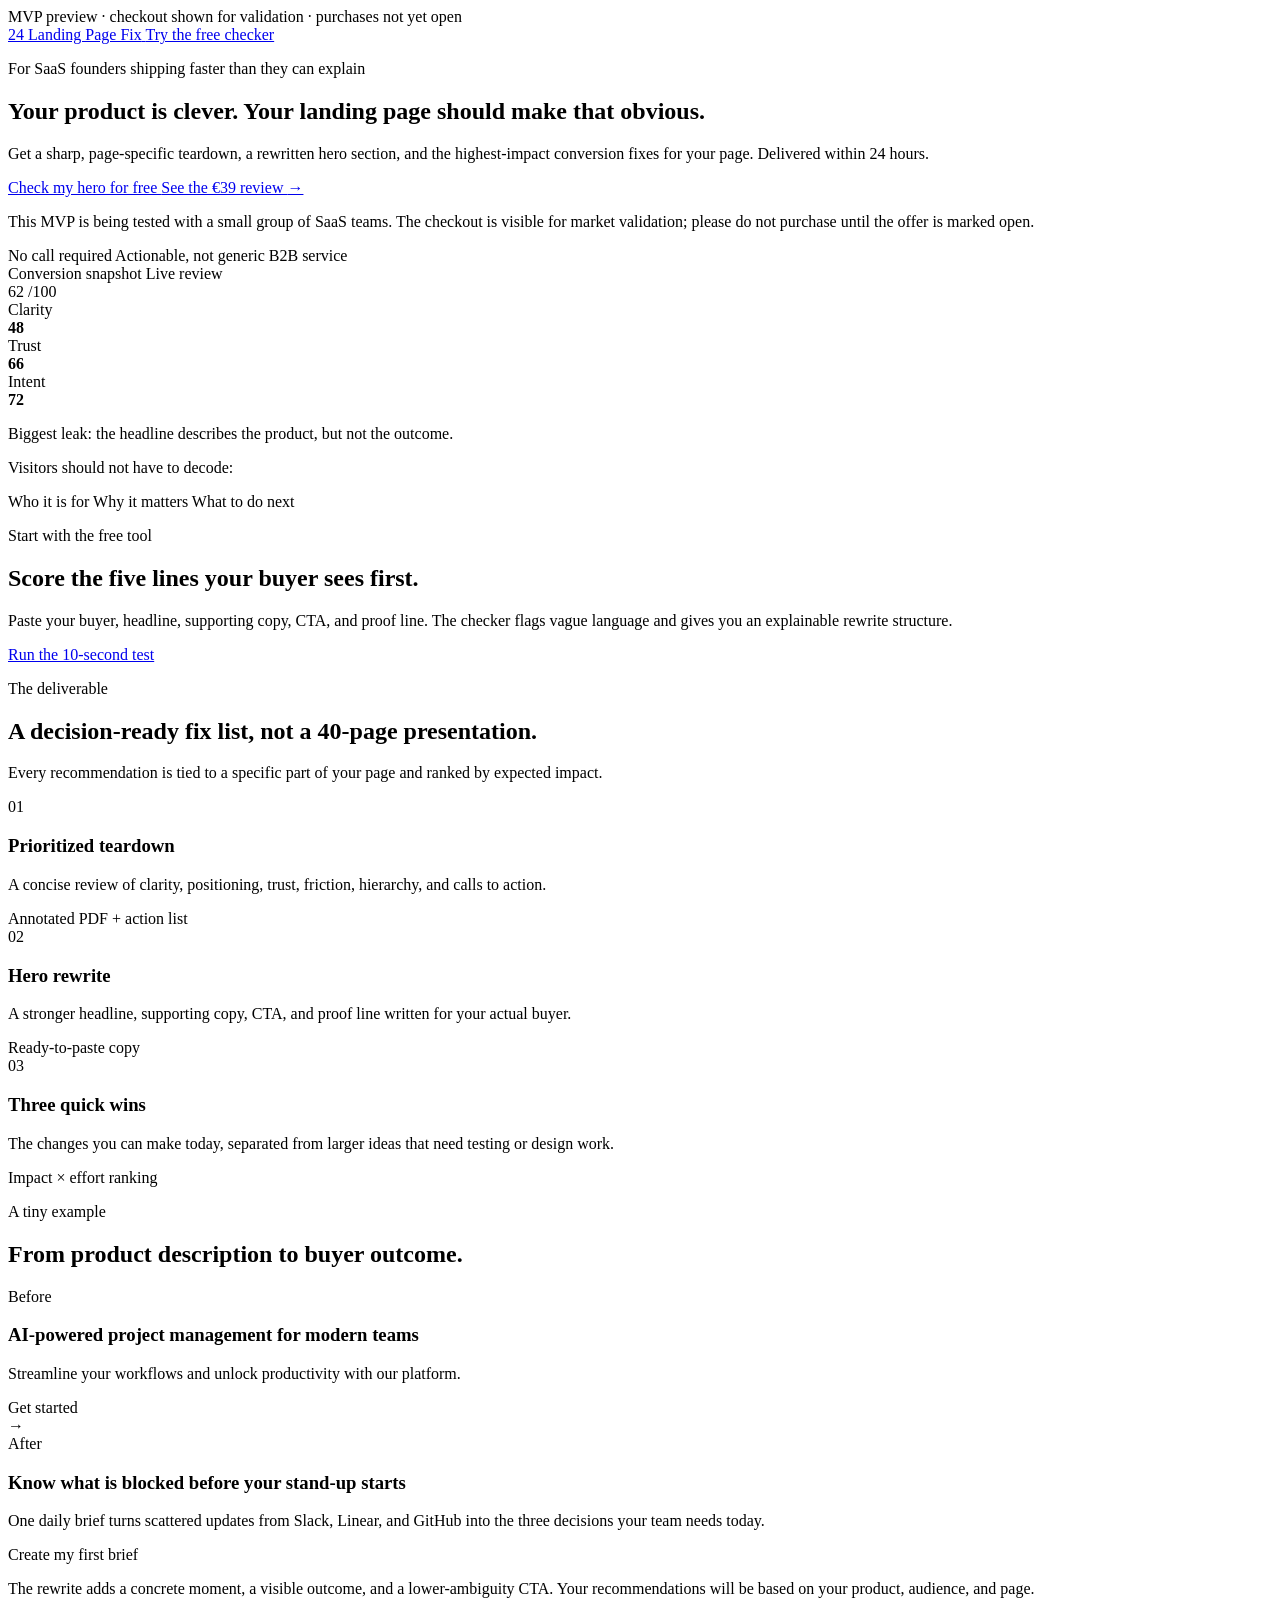
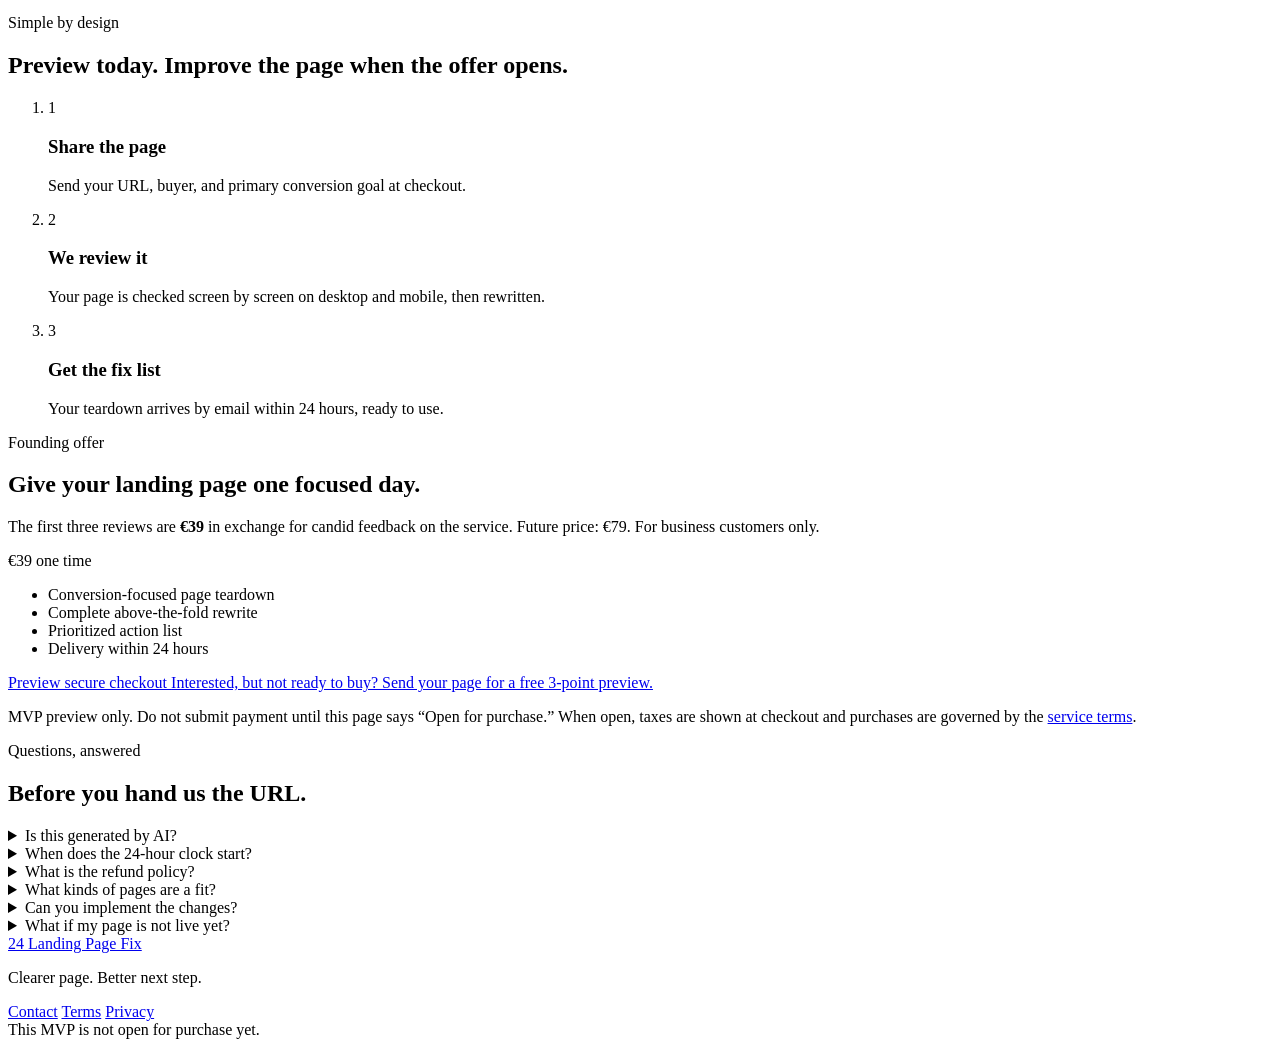
==== index.html @ 675f43fd "Add index.html" ====
<!doctype html>
<html lang="en">
  <head>
    <meta charset="UTF-8" />
    <meta name="viewport" content="width=device-width, initial-scale=1.0" />
    <meta
      name="description"
      content="A focused landing page teardown with clearer positioning, rewritten above-the-fold copy, and prioritized conversion fixes delivered in 24 hours."
    />
    <meta property="og:type" content="website" />
    <meta property="og:title" content="24-Hour Landing Page Fix" />
    <meta
      property="og:description"
      content="A page-specific teardown, rewritten hero, and prioritized conversion fixes for SaaS landing pages."
    />
    <meta name="twitter:card" content="summary" />
    <title>24-Hour Landing Page Fix</title>
    <link rel="icon" href="favicon.svg" type="image/svg+xml" />
    <link rel="stylesheet" href="styles.css" />
  </head>
  <body>
    <div class="preview-banner" data-launch-state>
      MVP preview · checkout shown for validation · purchases not yet open
    </div>
    <header class="site-header">
      <a class="brand" href="#top" aria-label="Landing Page Fix home">
        <span class="brand-mark">24</span>
        <span>Landing Page Fix</span>
      </a>
      <a class="header-link" href="hero-checker.html">Try the free checker</a>
    </header>

    <main id="top">
      <section class="hero">
        <div class="hero-copy">
          <p class="eyebrow">For SaaS founders shipping faster than they can explain</p>
          <h1>Your product is clever. Your landing page should make that obvious.</h1>
          <p class="hero-lede">
            Get a sharp, page-specific teardown, a rewritten hero section, and the
            highest-impact conversion fixes for your page. Delivered within 24 hours.
          </p>
          <div class="hero-actions">
            <a class="button button-primary" href="hero-checker.html">
              Check my hero for free
            </a>
            <a class="text-link" href="#checkout">See the €39 review <span>→</span></a>
          </div>
          <p class="preview-note">
            This MVP is being tested with a small group of SaaS teams. The checkout is
            visible for market validation; please do not purchase until the offer is
            marked open.
          </p>
          <div class="micro-proof">
            <span>No call required</span>
            <span>Actionable, not generic</span>
            <span>B2B service</span>
          </div>
        </div>

        <aside class="score-card" aria-label="Example landing page scorecard">
          <div class="score-card-top">
            <span>Conversion snapshot</span>
            <span class="status-dot">Live review</span>
          </div>
          <div class="score-main">
            <span class="score-number">62</span>
            <span class="score-total">/100</span>
          </div>
          <div class="score-bars">
            <div class="score-row">
              <span>Clarity</span>
              <div class="bar"><i style="width: 48%"></i></div>
              <b>48</b>
            </div>
            <div class="score-row">
              <span>Trust</span>
              <div class="bar"><i style="width: 66%"></i></div>
              <b>66</b>
            </div>
            <div class="score-row">
              <span>Intent</span>
              <div class="bar"><i style="width: 72%"></i></div>
              <b>72</b>
            </div>
          </div>
          <p class="score-note">
            Biggest leak: the headline describes the product, but not the outcome.
          </p>
        </aside>
      </section>

      <section class="problem-strip" aria-label="Common landing page problems">
        <p>Visitors should not have to decode:</p>
        <div class="problem-list">
          <span>Who it is for</span>
          <span>Why it matters</span>
          <span>What to do next</span>
        </div>
      </section>

      <section class="section tool-promo">
        <div class="section-heading compact">
          <p class="eyebrow">Start with the free tool</p>
          <h2>Score the five lines your buyer sees first.</h2>
          <p>
            Paste your buyer, headline, supporting copy, CTA, and proof line. The checker
            flags vague language and gives you an explainable rewrite structure.
          </p>
        </div>
        <a class="button button-primary" href="hero-checker.html">Run the 10-second test</a>
      </section>

      <section class="section" id="offer">
        <div class="section-heading">
          <p class="eyebrow">The deliverable</p>
          <h2>A decision-ready fix list, not a 40-page presentation.</h2>
          <p>
            Every recommendation is tied to a specific part of your page and ranked by
            expected impact.
          </p>
        </div>

        <div class="deliverable-grid">
          <article class="deliverable-card featured-card">
            <span class="card-number">01</span>
            <h3>Prioritized teardown</h3>
            <p>
              A concise review of clarity, positioning, trust, friction, hierarchy, and
              calls to action.
            </p>
            <span class="card-output">Annotated PDF + action list</span>
          </article>
          <article class="deliverable-card">
            <span class="card-number">02</span>
            <h3>Hero rewrite</h3>
            <p>
              A stronger headline, supporting copy, CTA, and proof line written for your
              actual buyer.
            </p>
            <span class="card-output">Ready-to-paste copy</span>
          </article>
          <article class="deliverable-card">
            <span class="card-number">03</span>
            <h3>Three quick wins</h3>
            <p>
              The changes you can make today, separated from larger ideas that need
              testing or design work.
            </p>
            <span class="card-output">Impact × effort ranking</span>
          </article>
        </div>
      </section>

      <section class="section sample-section" id="sample">
        <div class="section-heading compact">
          <p class="eyebrow">A tiny example</p>
          <h2>From product description to buyer outcome.</h2>
        </div>

        <div class="rewrite">
          <div class="rewrite-panel before">
            <span class="rewrite-label">Before</span>
            <h3>AI-powered project management for modern teams</h3>
            <p>Streamline your workflows and unlock productivity with our platform.</p>
            <span class="fake-button">Get started</span>
          </div>
          <div class="rewrite-arrow" aria-hidden="true">→</div>
          <div class="rewrite-panel after">
            <span class="rewrite-label">After</span>
            <h3>Know what is blocked before your stand-up starts</h3>
            <p>
              One daily brief turns scattered updates from Slack, Linear, and GitHub into
              the three decisions your team needs today.
            </p>
            <span class="fake-button active">Create my first brief</span>
          </div>
        </div>
        <p class="sample-caption">
          The rewrite adds a concrete moment, a visible outcome, and a lower-ambiguity CTA.
          Your recommendations will be based on your product, audience, and page.
        </p>
      </section>

      <section class="section process-section">
        <div class="section-heading compact">
          <p class="eyebrow">Simple by design</p>
          <h2>Preview today. Improve the page when the offer opens.</h2>
        </div>
        <ol class="process-list">
          <li>
            <span>1</span>
            <div>
              <h3>Share the page</h3>
              <p>Send your URL, buyer, and primary conversion goal at checkout.</p>
            </div>
          </li>
          <li>
            <span>2</span>
            <div>
              <h3>We review it</h3>
              <p>Your page is checked screen by screen on desktop and mobile, then rewritten.</p>
            </div>
          </li>
          <li>
            <span>3</span>
            <div>
              <h3>Get the fix list</h3>
              <p>Your teardown arrives by email within 24 hours, ready to use.</p>
            </div>
          </li>
        </ol>
      </section>

      <section class="checkout-section" id="checkout">
        <div>
          <p class="eyebrow">Founding offer</p>
          <h2>Give your landing page one focused day.</h2>
          <p>
            The first three reviews are <strong>€39</strong> in exchange for candid
            feedback on the service. Future price: €79. For business customers only.
          </p>
        </div>
        <div class="checkout-card">
          <div class="price-row">
            <span class="price">€39</span>
            <span class="price-note">one time</span>
          </div>
          <ul>
            <li>Conversion-focused page teardown</li>
            <li>Complete above-the-fold rewrite</li>
            <li>Prioritized action list</li>
            <li>Delivery within 24 hours</li>
          </ul>
          <a class="button button-primary full-width" data-checkout href="#">
            Preview secure checkout
          </a>
          <a
            class="validation-link"
            href="mailto:fulifulibang@gmail.com?subject=Landing%20Page%20Fix%20MVP%20interest&body=Page%20URL%3A%0ATarget%20buyer%3A%0APrimary%20conversion%20goal%3A%0A%0AI%20would%20like%20to%20know%20when%20the%20%E2%82%AC39%20founding%20offer%20opens."
          >
            Interested, but not ready to buy? Send your page for a free 3-point preview.
          </a>
          <p class="checkout-footnote">
            MVP preview only. Do not submit payment until this page says “Open for
            purchase.” When open, taxes are shown at checkout and purchases are governed
            by the <a href="terms.html">service terms</a>.
          </p>
        </div>
      </section>

      <section class="faq-section">
        <div class="section-heading compact">
          <p class="eyebrow">Questions, answered</p>
          <h2>Before you hand us the URL.</h2>
        </div>
        <div class="faq-list">
          <details>
            <summary>Is this generated by AI?</summary>
            <p>
              AI assists with analysis and organization, but this is not an instant
              auto-generated score. Your page is checked against your actual audience and
              conversion goal, then the recommendations are edited and prioritized
              specifically for the page.
            </p>
          </details>
          <details>
            <summary>When does the 24-hour clock start?</summary>
            <p>
              It starts once payment and the required brief are received: the page URL,
              target buyer, and primary conversion goal. If the page is inaccessible or
              the brief is incomplete, delivery pauses until the missing access or
              information arrives.
            </p>
          </details>
          <details>
            <summary>What is the refund policy?</summary>
            <p>
              Before work begins, you can request a full refund. After delivery, contact
              us within 7 days if the review is not specific and actionable; we will
              revise it once or refund it. Full details are in the service terms.
            </p>
          </details>
          <details>
            <summary>What kinds of pages are a fit?</summary>
            <p>
              SaaS homepages, product landing pages, waitlists, and launch pages with one
              clear conversion goal. Large e-commerce catalogs are not a fit for this
              offer.
            </p>
          </details>
          <details>
            <summary>Can you implement the changes?</summary>
            <p>
              Yes. After the teardown, a fixed-price implementation option is available
              for simple HTML, React, Next.js, or copy-only changes.
            </p>
          </details>
          <details>
            <summary>What if my page is not live yet?</summary>
            <p>
              A public Figma prototype or shareable staging URL works. The review needs
              enough content to understand the offer and intended action.
            </p>
          </details>
        </div>
      </section>
    </main>

    <footer>
      <a class="brand footer-brand" href="#top">
        <span class="brand-mark">24</span>
        <span>Landing Page Fix</span>
      </a>
      <p>Clearer page. Better next step.</p>
      <nav class="footer-links" aria-label="Legal and contact">
        <a data-contact>Contact</a>
        <a href="terms.html">Terms</a>
        <a href="privacy.html">Privacy</a>
      </nav>
    </footer>

    <div class="toast" role="status" aria-live="polite">
      This MVP is not open for purchase yet.
    </div>

    <script src="config.js"></script>
    <script src="script.js"></script>
  </body>
</html>
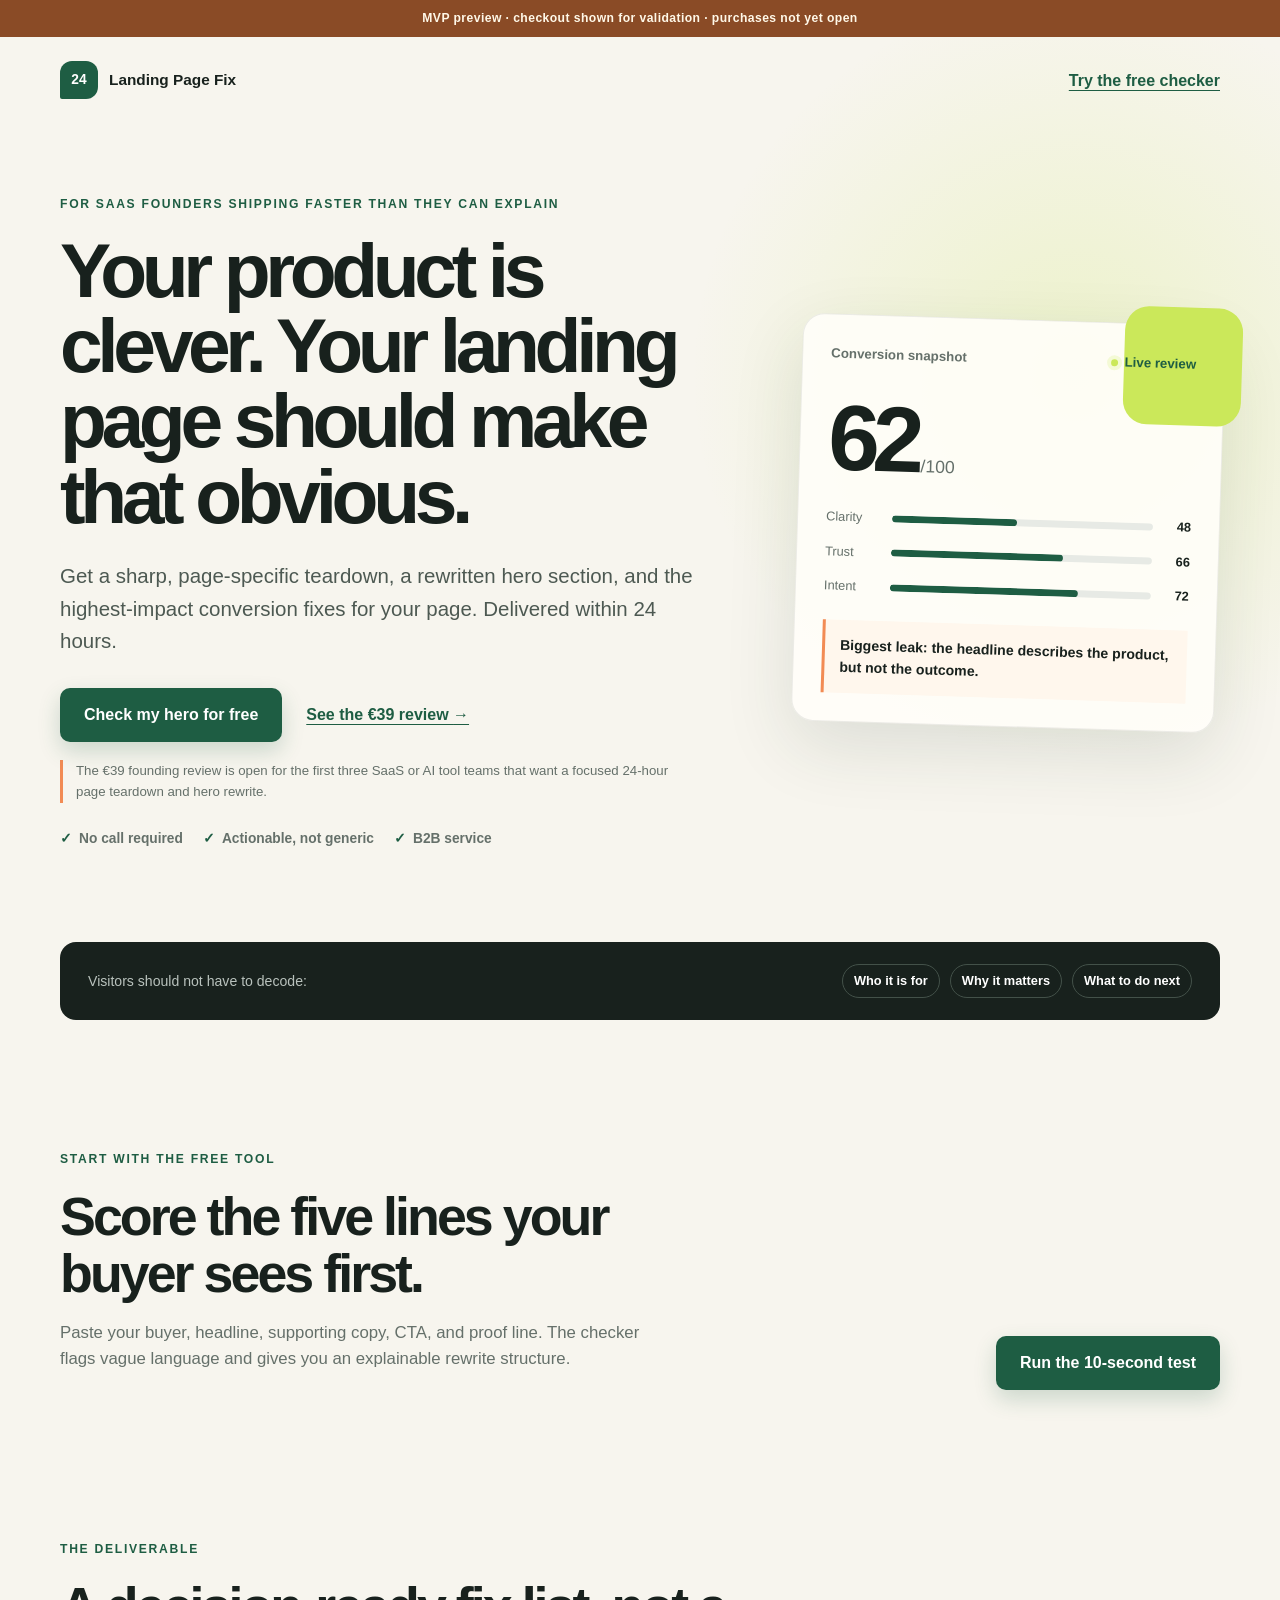
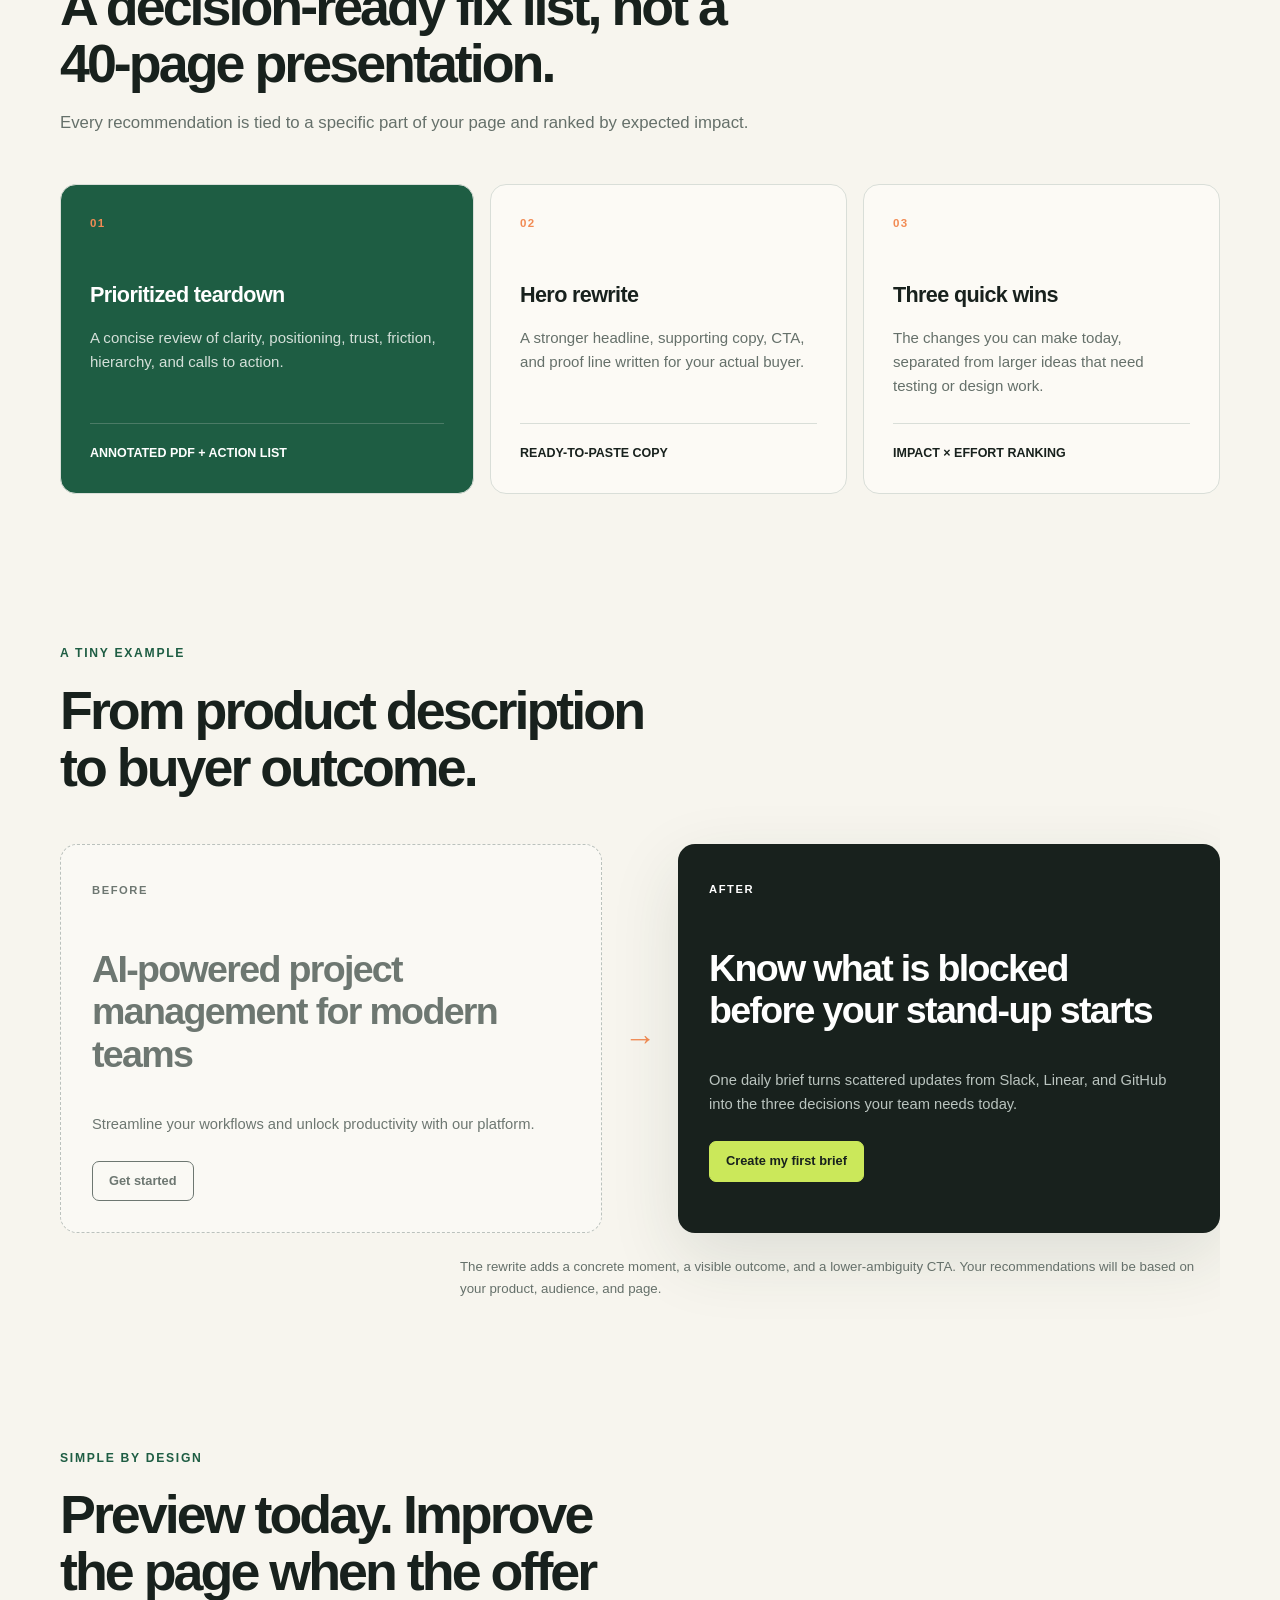
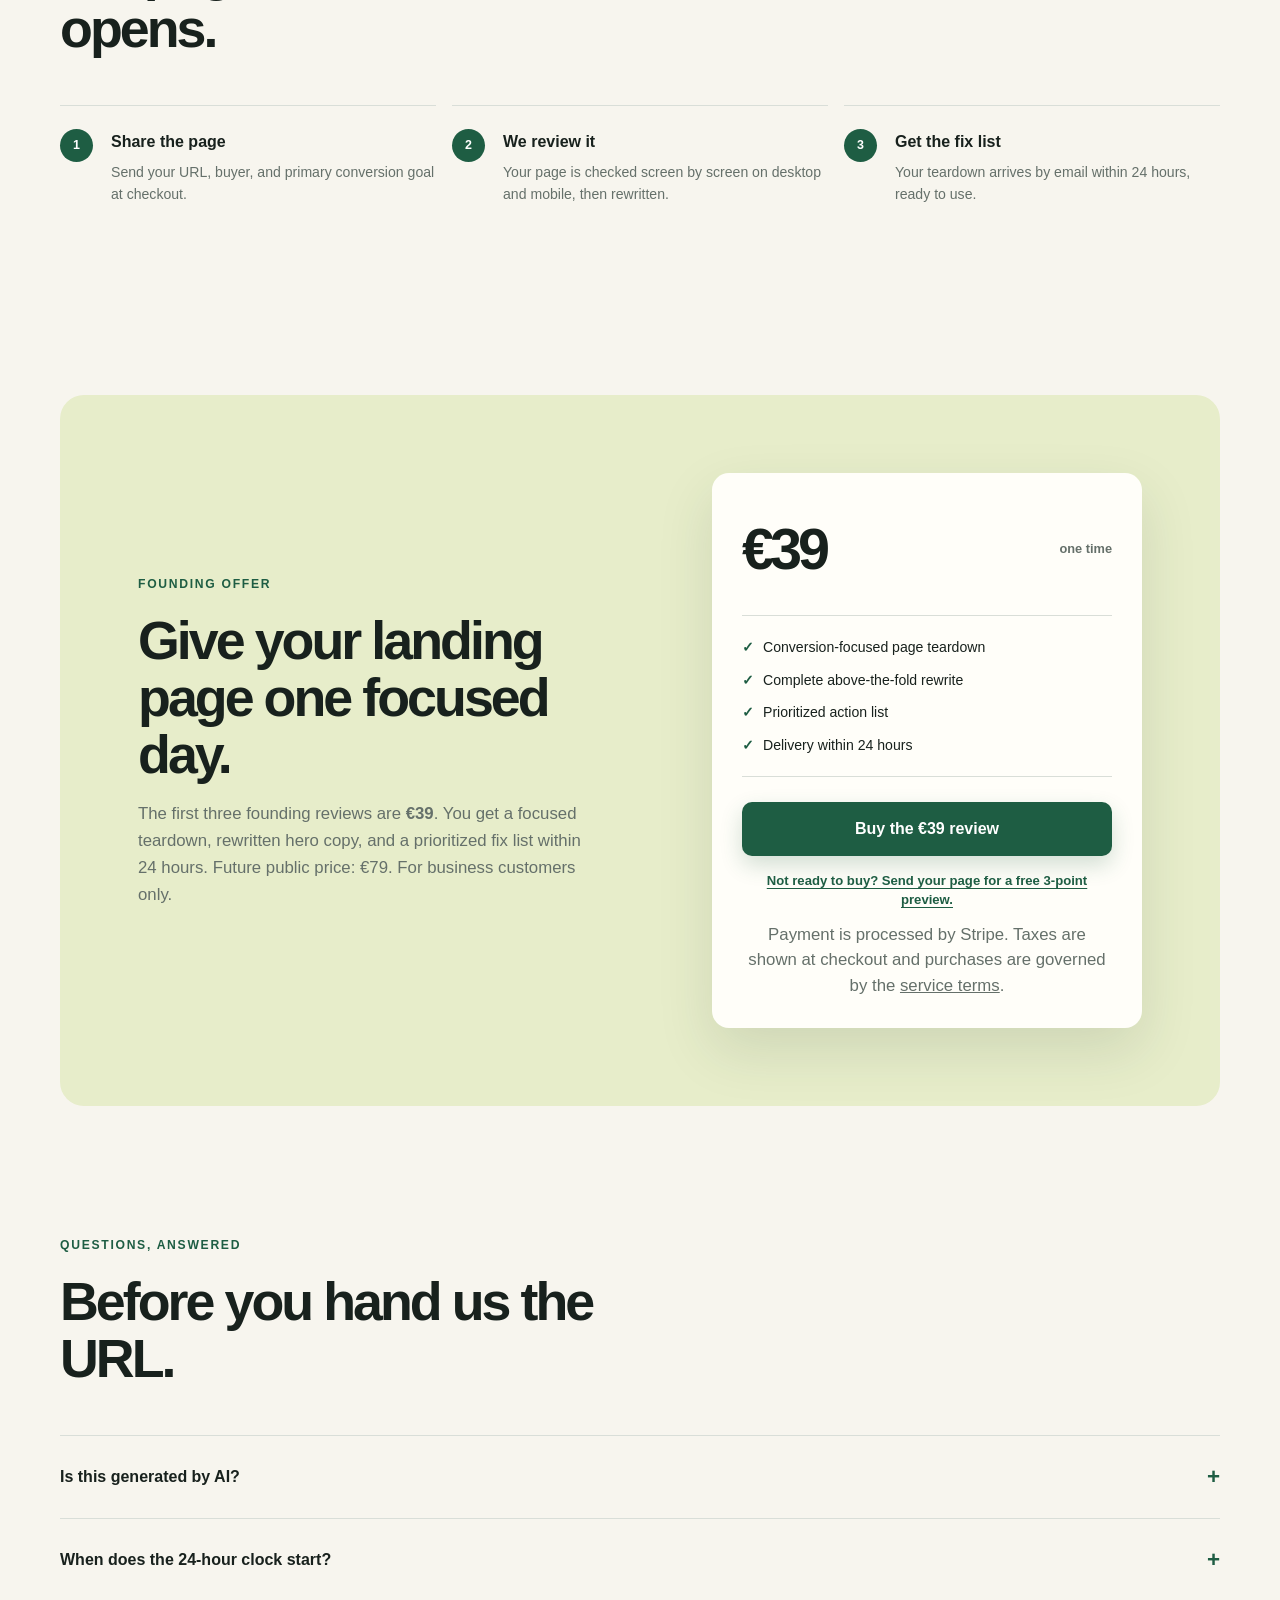
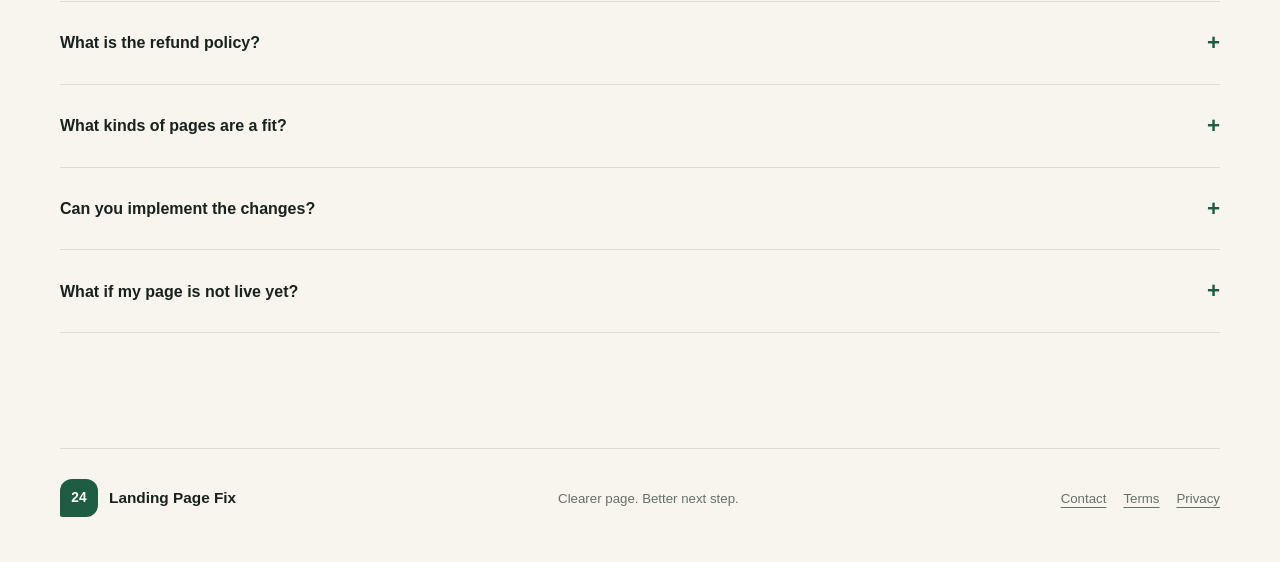
==== commit 4ae78793: "Update MVP offer details in index.html" ====
--- a/index.html
+++ b/index.html
@@ -20,7 +20,7 @@
   </head>
   <body>
     <div class="preview-banner" data-launch-state>
-      MVP preview · checkout shown for validation · purchases not yet open
+      Open for purchase · 3 founding review slots
     </div>
     <header class="site-header">
       <a class="brand" href="#top" aria-label="Landing Page Fix home">
@@ -46,9 +46,8 @@
             <a class="text-link" href="#checkout">See the €39 review <span>→</span></a>
           </div>
           <p class="preview-note">
-            This MVP is being tested with a small group of SaaS teams. The checkout is
-            visible for market validation; please do not purchase until the offer is
-            marked open.
+            The €39 founding review is open for the first three SaaS or AI tool teams
+            that want a focused 24-hour page teardown and hero rewrite.
           </p>
           <div class="micro-proof">
             <span>No call required</span>
@@ -216,8 +215,9 @@
           <p class="eyebrow">Founding offer</p>
           <h2>Give your landing page one focused day.</h2>
           <p>
-            The first three reviews are <strong>€39</strong> in exchange for candid
-            feedback on the service. Future price: €79. For business customers only.
+            The first three founding reviews are <strong>€39</strong>. You get a focused
+            teardown, rewritten hero copy, and a prioritized fix list within 24 hours.
+            Future public price: €79. For business customers only.
           </p>
         </div>
         <div class="checkout-card">
@@ -232,18 +232,17 @@
             <li>Delivery within 24 hours</li>
           </ul>
           <a class="button button-primary full-width" data-checkout href="#">
-            Preview secure checkout
+            Buy the €39 review
           </a>
           <a
             class="validation-link"
             href="mailto:fulifulibang@gmail.com?subject=Landing%20Page%20Fix%20MVP%20interest&body=Page%20URL%3A%0ATarget%20buyer%3A%0APrimary%20conversion%20goal%3A%0A%0AI%20would%20like%20to%20know%20when%20the%20%E2%82%AC39%20founding%20offer%20opens."
           >
-            Interested, but not ready to buy? Send your page for a free 3-point preview.
+            Not ready to buy? Send your page for a free 3-point preview.
           </a>
           <p class="checkout-footnote">
-            MVP preview only. Do not submit payment until this page says “Open for
-            purchase.” When open, taxes are shown at checkout and purchases are governed
-            by the <a href="terms.html">service terms</a>.
+            Payment is processed by Stripe. Taxes are shown at checkout and purchases are
+            governed by the <a href="terms.html">service terms</a>.
           </p>
         </div>
       </section>
@@ -320,7 +319,7 @@
     </footer>
 
     <div class="toast" role="status" aria-live="polite">
-      This MVP is not open for purchase yet.
+      Founding review slots are open.
     </div>
 
     <script src="config.js"></script>
--- a/styles.css
+++ b/styles.css
@@ -0,0 +1,870 @@
+:root {
+  --ink: #18211d;
+  --muted: #65706a;
+  --cream: #f7f5ee;
+  --paper: #fffef9;
+  --line: #d9ded8;
+  --green: #1e5d43;
+  --green-dark: #174633;
+  --lime: #cbe85a;
+  --orange: #f28b54;
+  --shadow: 0 24px 70px rgba(30, 55, 43, 0.12);
+}
+
+* {
+  box-sizing: border-box;
+}
+
+html {
+  scroll-behavior: smooth;
+}
+
+body {
+  margin: 0;
+  color: var(--ink);
+  background:
+    radial-gradient(circle at 84% 7%, rgba(203, 232, 90, 0.24), transparent 24rem),
+    var(--cream);
+  font-family: "Avenir Next", "Segoe UI", Helvetica, Arial, sans-serif;
+  line-height: 1.6;
+}
+
+.preview-banner {
+  padding: 9px 18px;
+  color: #fff8e8;
+  background: #8a4b26;
+  font-size: 0.76rem;
+  font-weight: 800;
+  letter-spacing: 0.035em;
+  text-align: center;
+}
+
+.preview-banner.is-live {
+  color: white;
+  background: var(--green);
+}
+
+a {
+  color: inherit;
+}
+
+h1,
+h2,
+h3,
+p {
+  margin-top: 0;
+}
+
+h1,
+h2,
+h3,
+.brand,
+.price {
+  font-family: "Avenir Next", "Segoe UI", Helvetica, Arial, sans-serif;
+}
+
+.site-header,
+.hero,
+.section,
+.problem-strip,
+.checkout-section,
+.faq-section,
+footer {
+  width: min(1160px, calc(100% - 40px));
+  margin-inline: auto;
+}
+
+.site-header {
+  display: flex;
+  align-items: center;
+  justify-content: space-between;
+  padding: 24px 0;
+}
+
+.brand {
+  display: inline-flex;
+  align-items: center;
+  gap: 11px;
+  color: var(--ink);
+  font-size: 0.96rem;
+  font-weight: 800;
+  text-decoration: none;
+}
+
+.brand-mark {
+  display: grid;
+  width: 38px;
+  height: 38px;
+  place-items: center;
+  border-radius: 12px 12px 12px 2px;
+  color: white;
+  background: var(--green);
+  font-size: 0.86rem;
+}
+
+.header-link,
+.text-link {
+  color: var(--green);
+  font-weight: 700;
+  text-underline-offset: 4px;
+}
+
+.hero {
+  display: grid;
+  grid-template-columns: minmax(0, 1.2fr) minmax(340px, 0.8fr);
+  gap: clamp(52px, 8vw, 110px);
+  align-items: center;
+  min-height: 670px;
+  padding: 72px 0 92px;
+}
+
+.eyebrow {
+  margin-bottom: 18px;
+  color: var(--green);
+  font-size: 0.76rem;
+  font-weight: 800;
+  letter-spacing: 0.14em;
+  text-transform: uppercase;
+}
+
+.hero h1 {
+  max-width: 760px;
+  margin-bottom: 26px;
+  font-size: clamp(3.2rem, 6vw, 6.3rem);
+  font-weight: 800;
+  letter-spacing: -0.07em;
+  line-height: 0.98;
+}
+
+.hero-lede {
+  max-width: 650px;
+  margin-bottom: 30px;
+  color: #4d5952;
+  font-size: clamp(1.05rem, 1.7vw, 1.28rem);
+}
+
+.hero-actions {
+  display: flex;
+  flex-wrap: wrap;
+  gap: 24px;
+  align-items: center;
+}
+
+.preview-note {
+  max-width: 620px;
+  margin: 18px 0 0;
+  padding-left: 13px;
+  border-left: 3px solid var(--orange);
+  color: var(--muted);
+  font-size: 0.83rem;
+}
+
+.button {
+  display: inline-flex;
+  min-height: 54px;
+  align-items: center;
+  justify-content: center;
+  padding: 0 24px;
+  border: 0;
+  border-radius: 10px;
+  font-weight: 800;
+  text-decoration: none;
+  transition:
+    transform 160ms ease,
+    background 160ms ease,
+    box-shadow 160ms ease;
+}
+
+.button:hover {
+  transform: translateY(-2px);
+}
+
+.button-primary {
+  color: white;
+  background: var(--green);
+  box-shadow: 0 9px 22px rgba(30, 93, 67, 0.2);
+}
+
+.button-primary:hover {
+  background: var(--green-dark);
+  box-shadow: 0 12px 28px rgba(30, 93, 67, 0.27);
+}
+
+[data-preview-checkout="true"]::after {
+  margin-left: 9px;
+  content: "↗";
+}
+
+.validation-link {
+  display: block;
+  margin-top: 15px;
+  color: var(--green);
+  font-size: 0.82rem;
+  font-weight: 800;
+  line-height: 1.45;
+  text-align: center;
+  text-underline-offset: 3px;
+}
+
+.micro-proof {
+  display: flex;
+  flex-wrap: wrap;
+  gap: 10px 20px;
+  margin-top: 25px;
+  color: var(--muted);
+  font-size: 0.86rem;
+  font-weight: 600;
+}
+
+.micro-proof span::before {
+  content: "✓";
+  margin-right: 7px;
+  color: var(--green);
+  font-weight: 800;
+}
+
+.score-card {
+  position: relative;
+  padding: 28px;
+  border: 1px solid rgba(24, 33, 29, 0.08);
+  border-radius: 22px;
+  background: rgba(255, 254, 249, 0.9);
+  box-shadow: var(--shadow);
+  transform: rotate(1.8deg);
+}
+
+.score-card::before {
+  position: absolute;
+  z-index: -1;
+  top: -18px;
+  right: -18px;
+  width: 118px;
+  height: 118px;
+  border-radius: 24px;
+  background: var(--lime);
+  content: "";
+}
+
+.score-card-top,
+.price-row {
+  display: flex;
+  align-items: center;
+  justify-content: space-between;
+  gap: 12px;
+}
+
+.score-card-top {
+  color: var(--muted);
+  font-size: 0.83rem;
+  font-weight: 700;
+}
+
+.status-dot {
+  color: var(--green);
+}
+
+.status-dot::before {
+  display: inline-block;
+  width: 7px;
+  height: 7px;
+  margin-right: 7px;
+  border-radius: 50%;
+  background: var(--lime);
+  box-shadow: 0 0 0 4px rgba(203, 232, 90, 0.2);
+  content: "";
+}
+
+.score-main {
+  margin: 28px 0 22px;
+  line-height: 1;
+}
+
+.score-number {
+  font-family: "Avenir Next", "Segoe UI", Helvetica, Arial, sans-serif;
+  font-size: 5.8rem;
+  font-weight: 800;
+  letter-spacing: -0.08em;
+}
+
+.score-total {
+  color: var(--muted);
+  font-size: 1.1rem;
+}
+
+.score-bars {
+  display: grid;
+  gap: 14px;
+}
+
+.score-row {
+  display: grid;
+  grid-template-columns: 56px 1fr 28px;
+  gap: 10px;
+  align-items: center;
+  color: var(--muted);
+  font-size: 0.8rem;
+}
+
+.score-row b {
+  color: var(--ink);
+  text-align: right;
+}
+
+.bar {
+  overflow: hidden;
+  height: 7px;
+  border-radius: 10px;
+  background: #e7eae5;
+}
+
+.bar i {
+  display: block;
+  height: 100%;
+  border-radius: inherit;
+  background: var(--green);
+}
+
+.score-note {
+  margin: 24px 0 0;
+  padding: 15px;
+  border-left: 3px solid var(--orange);
+  background: #fff7ed;
+  font-size: 0.88rem;
+  font-weight: 600;
+  line-height: 1.5;
+}
+
+.problem-strip {
+  display: flex;
+  gap: 25px;
+  align-items: center;
+  justify-content: space-between;
+  padding: 22px 28px;
+  border-radius: 16px;
+  color: white;
+  background: var(--ink);
+}
+
+.problem-strip p {
+  margin: 0;
+  color: #b9c2bd;
+  font-size: 0.88rem;
+}
+
+.problem-list {
+  display: flex;
+  flex-wrap: wrap;
+  gap: 10px;
+}
+
+.problem-list span {
+  padding: 6px 11px;
+  border: 1px solid #435149;
+  border-radius: 30px;
+  font-size: 0.8rem;
+  font-weight: 700;
+}
+
+.tool-promo {
+  display: flex;
+  gap: 40px;
+  align-items: end;
+  justify-content: space-between;
+}
+
+.tool-promo .section-heading {
+  margin-bottom: 0;
+}
+
+.section {
+  padding: 130px 0 20px;
+}
+
+.section-heading {
+  max-width: 720px;
+  margin-bottom: 48px;
+}
+
+.section-heading.compact {
+  max-width: 610px;
+}
+
+.section-heading h2,
+.checkout-section h2,
+.faq-section h2 {
+  margin-bottom: 18px;
+  font-size: clamp(2.25rem, 4.2vw, 4.4rem);
+  letter-spacing: -0.055em;
+  line-height: 1.06;
+}
+
+.section-heading > p:last-child,
+.checkout-section > div > p:last-child {
+  color: var(--muted);
+  font-size: 1.05rem;
+}
+
+.deliverable-grid {
+  display: grid;
+  grid-template-columns: 1.16fr 1fr 1fr;
+  gap: 16px;
+}
+
+.deliverable-card {
+  display: flex;
+  min-height: 310px;
+  flex-direction: column;
+  padding: 29px;
+  border: 1px solid var(--line);
+  border-radius: 16px;
+  background: rgba(255, 254, 249, 0.65);
+}
+
+.featured-card {
+  color: white;
+  background: var(--green);
+}
+
+.card-number {
+  color: var(--orange);
+  font-size: 0.72rem;
+  font-weight: 800;
+  letter-spacing: 0.12em;
+}
+
+.deliverable-card h3 {
+  margin: 45px 0 14px;
+  font-size: 1.35rem;
+  letter-spacing: -0.03em;
+}
+
+.deliverable-card p {
+  color: var(--muted);
+  font-size: 0.94rem;
+}
+
+.featured-card p {
+  color: #d4e0d9;
+}
+
+.card-output {
+  margin-top: auto;
+  padding-top: 20px;
+  border-top: 1px solid var(--line);
+  font-size: 0.78rem;
+  font-weight: 800;
+  text-transform: uppercase;
+}
+
+.featured-card .card-output {
+  border-color: #4b7b66;
+}
+
+.sample-section {
+  overflow: hidden;
+}
+
+.rewrite {
+  display: grid;
+  grid-template-columns: 1fr auto 1fr;
+  gap: 22px;
+  align-items: stretch;
+}
+
+.rewrite-panel {
+  min-height: 310px;
+  padding: 31px;
+  border-radius: 17px;
+}
+
+.rewrite-panel.before {
+  border: 1px dashed #bbc2bd;
+  color: #6d7771;
+  background: rgba(255, 255, 255, 0.38);
+}
+
+.rewrite-panel.after {
+  color: white;
+  background: var(--ink);
+  box-shadow: var(--shadow);
+}
+
+.rewrite-label {
+  display: inline-block;
+  margin-bottom: 48px;
+  font-size: 0.7rem;
+  font-weight: 800;
+  letter-spacing: 0.14em;
+  text-transform: uppercase;
+}
+
+.rewrite-panel h3 {
+  max-width: 460px;
+  font-size: clamp(1.55rem, 3vw, 2.35rem);
+  letter-spacing: -0.045em;
+  line-height: 1.13;
+}
+
+.rewrite-panel p {
+  max-width: 480px;
+  font-size: 0.92rem;
+}
+
+.after p {
+  color: #bac4bf;
+}
+
+.fake-button {
+  display: inline-block;
+  margin-top: 10px;
+  padding: 9px 16px;
+  border: 1px solid currentColor;
+  border-radius: 7px;
+  font-size: 0.8rem;
+  font-weight: 800;
+}
+
+.fake-button.active {
+  border-color: var(--lime);
+  color: var(--ink);
+  background: var(--lime);
+}
+
+.rewrite-arrow {
+  align-self: center;
+  color: var(--orange);
+  font-size: 2rem;
+  font-weight: 800;
+}
+
+.sample-caption {
+  max-width: 760px;
+  margin: 23px 0 0 auto;
+  color: var(--muted);
+  font-size: 0.83rem;
+}
+
+.process-list {
+  display: grid;
+  grid-template-columns: repeat(3, 1fr);
+  gap: 16px;
+  padding: 0;
+  list-style: none;
+}
+
+.process-list li {
+  display: flex;
+  gap: 18px;
+  padding: 23px 0;
+  border-top: 1px solid var(--line);
+}
+
+.process-list li > span {
+  display: grid;
+  width: 33px;
+  height: 33px;
+  flex: 0 0 auto;
+  place-items: center;
+  border-radius: 50%;
+  color: white;
+  background: var(--green);
+  font-size: 0.78rem;
+  font-weight: 800;
+}
+
+.process-list h3 {
+  margin-bottom: 6px;
+  font-size: 1rem;
+}
+
+.process-list p {
+  margin: 0;
+  color: var(--muted);
+  font-size: 0.88rem;
+}
+
+.checkout-section {
+  display: grid;
+  grid-template-columns: 1fr 430px;
+  gap: clamp(50px, 9vw, 130px);
+  align-items: center;
+  margin-top: 130px;
+  padding: clamp(45px, 7vw, 78px);
+  border-radius: 24px;
+  background: #e7edca;
+}
+
+.checkout-card {
+  padding: 30px;
+  border-radius: 17px;
+  background: var(--paper);
+  box-shadow: 0 22px 55px rgba(41, 58, 45, 0.13);
+}
+
+.price {
+  font-size: 3.6rem;
+  font-weight: 800;
+  letter-spacing: -0.07em;
+}
+
+.price-note {
+  color: var(--muted);
+  font-size: 0.8rem;
+  font-weight: 700;
+}
+
+.checkout-card ul {
+  display: grid;
+  gap: 10px;
+  margin: 20px 0 25px;
+  padding: 20px 0;
+  border-block: 1px solid var(--line);
+  list-style: none;
+}
+
+.checkout-card li {
+  font-size: 0.88rem;
+}
+
+.checkout-card li::before {
+  margin-right: 9px;
+  color: var(--green);
+  content: "✓";
+  font-weight: 800;
+}
+
+.full-width {
+  width: 100%;
+}
+
+.checkout-footnote {
+  margin: 13px 0 0;
+  color: var(--muted);
+  font-size: 0.7rem;
+  line-height: 1.5;
+  text-align: center;
+}
+
+.faq-section {
+  padding: 130px 0 115px;
+}
+
+.faq-list {
+  border-top: 1px solid var(--line);
+}
+
+details {
+  padding: 23px 0;
+  border-bottom: 1px solid var(--line);
+}
+
+summary {
+  display: flex;
+  align-items: center;
+  justify-content: space-between;
+  cursor: pointer;
+  font-family: "Avenir Next", "Segoe UI", Helvetica, Arial, sans-serif;
+  font-weight: 800;
+  list-style: none;
+}
+
+summary::after {
+  color: var(--green);
+  content: "+";
+  font-size: 1.4rem;
+}
+
+details[open] summary::after {
+  content: "−";
+}
+
+details p {
+  max-width: 700px;
+  margin: 14px 0 0;
+  color: var(--muted);
+  font-size: 0.9rem;
+}
+
+footer {
+  display: flex;
+  align-items: center;
+  justify-content: space-between;
+  padding: 30px 0 45px;
+  border-top: 1px solid var(--line);
+  color: var(--muted);
+  font-size: 0.83rem;
+}
+
+.footer-brand {
+  color: var(--ink);
+}
+
+footer p {
+  margin: 0;
+}
+
+.footer-links {
+  display: flex;
+  gap: 17px;
+}
+
+.footer-links a {
+  text-underline-offset: 4px;
+}
+
+.toast {
+  position: fixed;
+  z-index: 5;
+  right: 20px;
+  bottom: 20px;
+  max-width: 360px;
+  padding: 14px 17px;
+  border-radius: 10px;
+  color: white;
+  background: var(--ink);
+  box-shadow: var(--shadow);
+  font-size: 0.82rem;
+  opacity: 0;
+  pointer-events: none;
+  transform: translateY(10px);
+  transition: 180ms ease;
+}
+
+.toast.visible {
+  opacity: 1;
+  transform: translateY(0);
+}
+
+@media (max-width: 850px) {
+  .tool-promo {
+    align-items: start;
+    flex-direction: column;
+  }
+
+  .hero,
+  .checkout-section {
+    grid-template-columns: 1fr;
+  }
+
+  .hero {
+    gap: 58px;
+    padding-top: 55px;
+  }
+
+  .score-card {
+    max-width: 520px;
+    transform: none;
+  }
+
+  .deliverable-grid,
+  .process-list {
+    grid-template-columns: 1fr;
+  }
+
+  .deliverable-card {
+    min-height: 260px;
+  }
+
+  .rewrite {
+    grid-template-columns: 1fr;
+  }
+
+  .rewrite-arrow {
+    transform: rotate(90deg);
+    justify-self: center;
+  }
+
+  .checkout-section {
+    padding: 42px 25px;
+  }
+}
+
+@media (max-width: 600px) {
+  .site-header,
+  .hero,
+  .section,
+  .problem-strip,
+  .checkout-section,
+  .faq-section,
+  footer {
+    width: min(100% - 28px, 1160px);
+  }
+
+  .site-header {
+    padding-top: 17px;
+  }
+
+  .header-link {
+    display: none;
+  }
+
+  .hero {
+    min-height: auto;
+    padding: 60px 0 80px;
+  }
+
+  .hero h1 {
+    font-size: clamp(3rem, 15vw, 4.4rem);
+  }
+
+  .hero-actions {
+    align-items: stretch;
+    flex-direction: column;
+  }
+
+  .hero-actions .button {
+    width: 100%;
+  }
+
+  .micro-proof {
+    align-items: flex-start;
+    flex-direction: column;
+  }
+
+  .score-card {
+    padding: 23px;
+  }
+
+  .problem-strip {
+    align-items: flex-start;
+    flex-direction: column;
+  }
+
+  .section {
+    padding-top: 95px;
+  }
+
+  .rewrite-panel {
+    padding: 24px;
+  }
+
+  .rewrite-label {
+    margin-bottom: 30px;
+  }
+
+  .checkout-section {
+    margin-top: 95px;
+  }
+
+  .faq-section {
+    padding: 95px 0;
+  }
+
+  footer {
+    align-items: flex-start;
+    flex-direction: column;
+    gap: 20px;
+  }
+}
+
+@media (prefers-reduced-motion: reduce) {
+  html {
+    scroll-behavior: auto;
+  }
+
+  *,
+  *::before,
+  *::after {
+    transition-duration: 0.01ms !important;
+  }
+}
